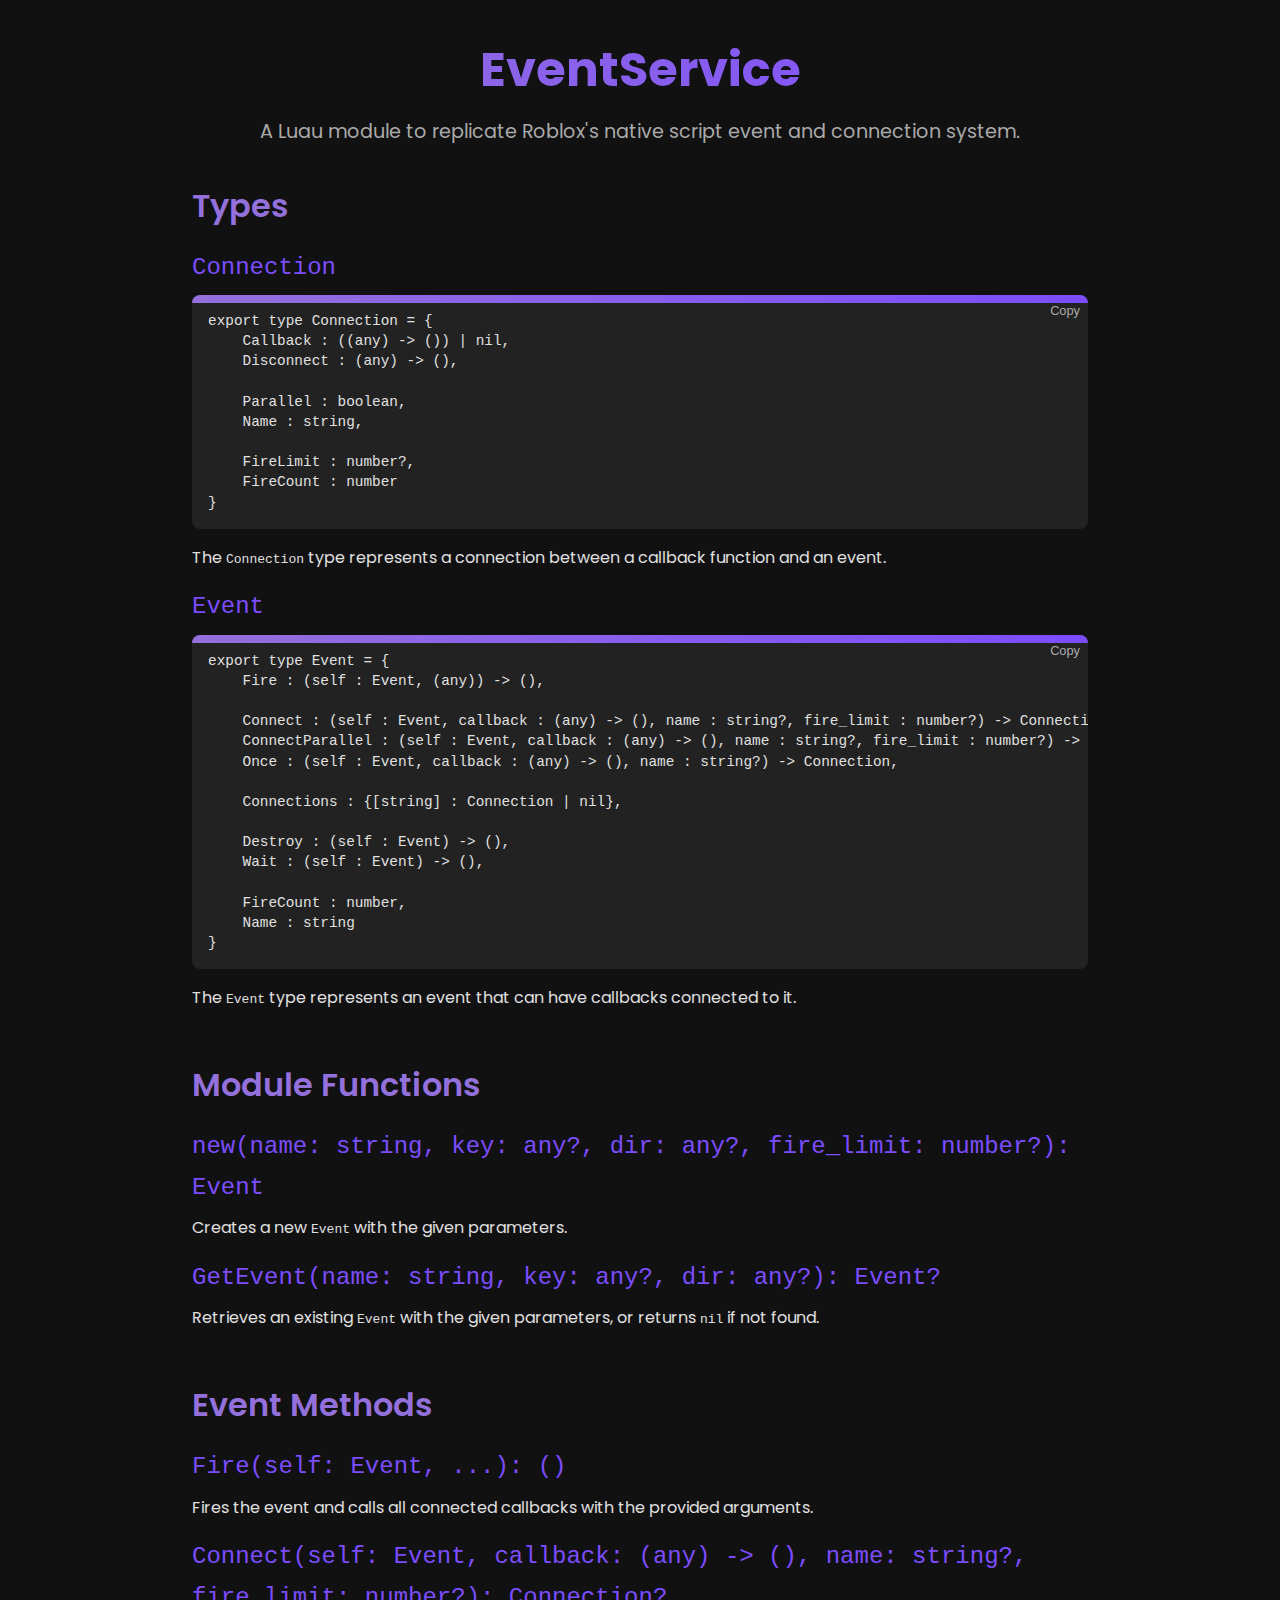
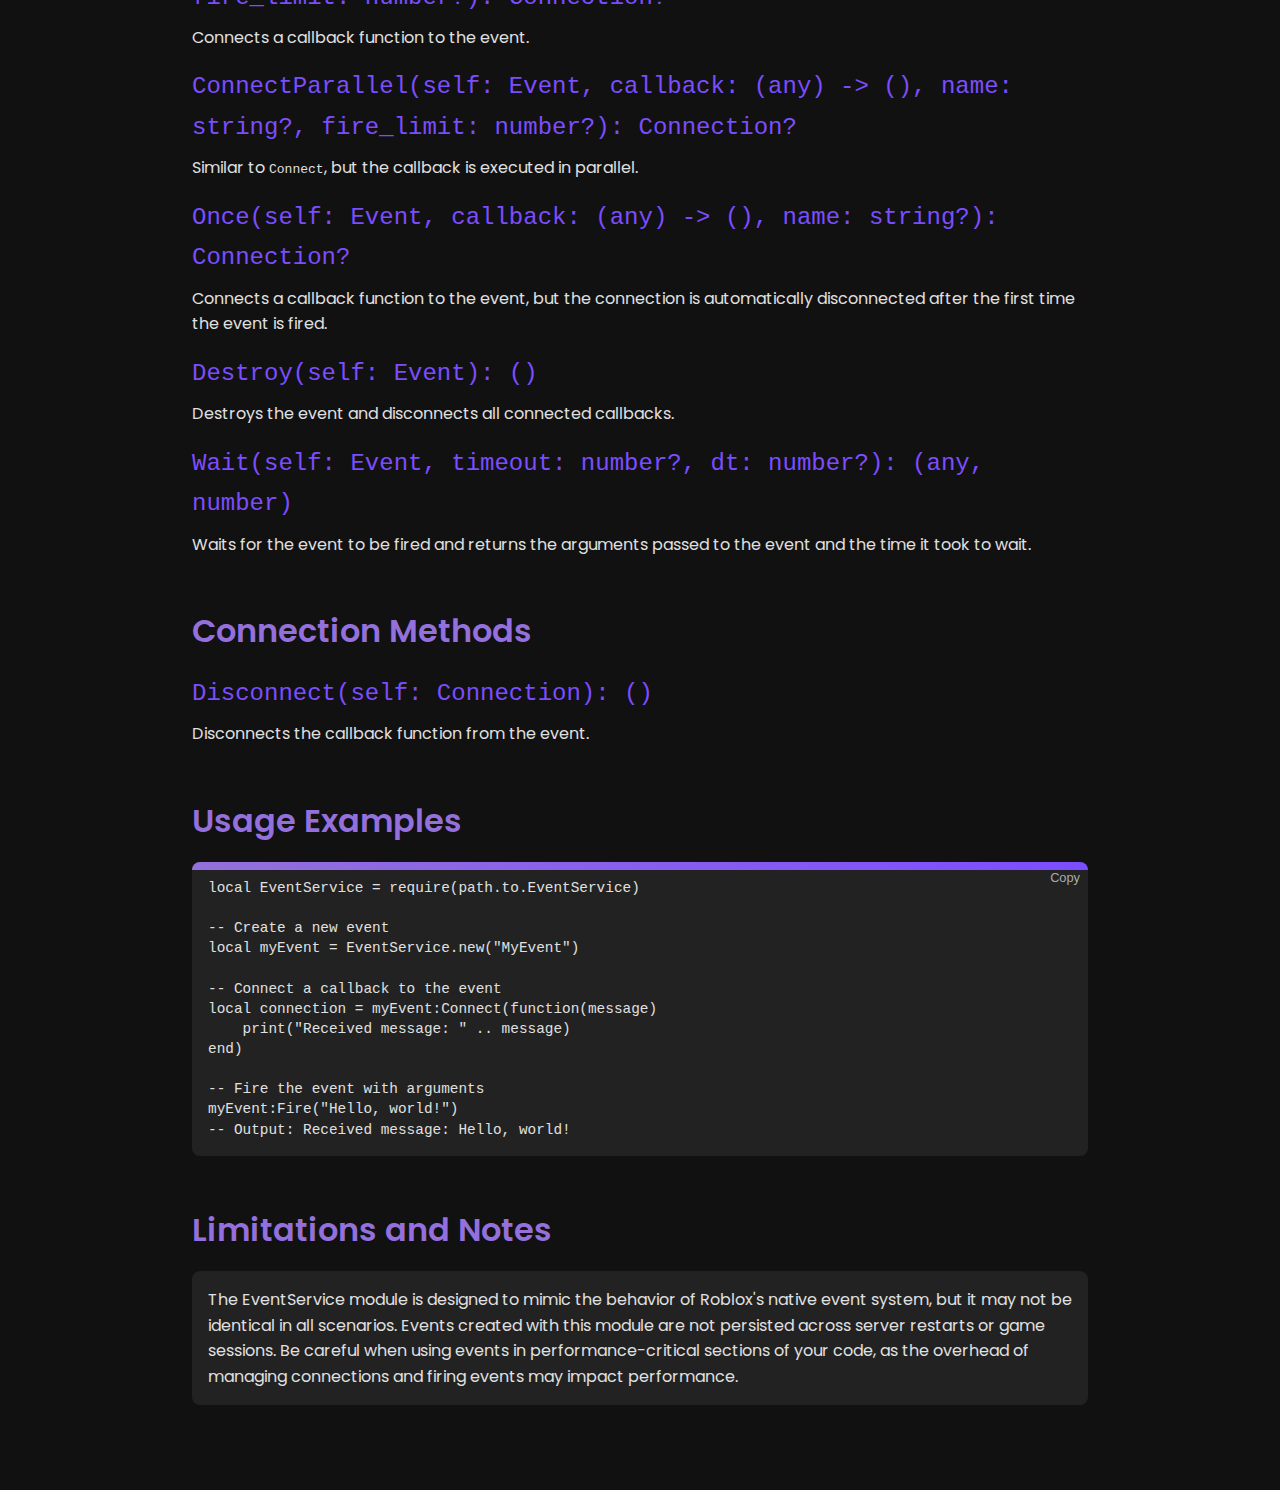
==== doc/index.html @ 17d29acd "Rename documentation.html to index.html" ====
<!DOCTYPE html>
<html lang="en">
<head>
    <meta charset="UTF-8">
    <meta name="viewport" content="width=device-width, initial-scale=1.0">
    <title>EventService Documentation</title>
    <style>
        @import url('https://fonts.googleapis.com/css2?family=Poppins:wght@400;500;600;700&display=swap');

        * {
            box-sizing: border-box;
            margin: 0;
            padding: 0;
        }

        body {
            font-family: 'Poppins', sans-serif;
            background-color: #111111;
            color: #e0e0e0;
            line-height: 1.6;
        }

        .container {
            max-width: 960px;
            margin: 0 auto;
            padding: 2rem;
        }

        .header {
            text-align: center;
            margin-bottom: 2rem;
        }

        .header h1 {
            font-size: 3rem;
            font-weight: 700;
            background: linear-gradient(90deg, #9370db, #7c4dff);
            -webkit-background-clip: text;
            -webkit-text-fill-color: transparent;
            margin-bottom: 0.5rem;
        }

        .header p {
            font-size: 1.2rem;
            color: #aaaaaa;
        }

        .section {
            margin-bottom: 3rem;
        }

        .section h2 {
            font-size: 2rem;
            font-weight: 600;
            color: #9370db;
            margin-bottom: 1rem;
        }

        .section h3 {
            font-size: 1.5rem;
            font-weight: 500;
            color: #7c4dff;
            margin-bottom: 0.5rem;
        }

        .code {
            background-color: #222222;
            padding: 1rem;
            border-radius: 0.5rem;
            margin-bottom: 1rem;
            position: relative;
            overflow: hidden;
        }

        .code pre {
            font-family: 'Courier New', Courier, monospace;
            font-size: 0.9rem;
            line-height: 1.4;
        }

        .code::before {
            content: "";
            position: absolute;
            top: 0;
            left: 0;
            width: 100%;
            height: 0.5rem;
            background: linear-gradient(90deg, #9370db, #7c4dff);
        }

        .copy-btn {
            position: absolute;
            top: 0.5rem;
            right: 0.5rem;
            background-color: transparent;
            border: none;
            color: #aaaaaa;
            font-size: 0.8rem;
            cursor: pointer;
            transition: color 0.3s;
        }

        .copy-btn:hover {
            color: #e0e0e0;
        }

        p {
            margin-bottom: 1rem;
        }

        ul {
            margin-left: 2rem;
            margin-bottom: 1rem;
        }

        li {
            margin-bottom: 0.5rem;
        }

        a {
            color: #7c4dff;
            text-decoration: none;
            transition: color 0.3s;
        }

        a:hover {
            color: #9370db;
        }

        .note {
            background-color: #222222;
            padding: 1rem;
            border-radius: 0.5rem;
            margin-top: 1rem;
        }

        .note p {
            margin-bottom: 0;
        }
    </style>
</head>
<body>
    <div class="container">
        <div class="header">
            <h1>EventService</h1>
            <p>A Luau module to replicate Roblox's native script event and connection system.</p>
        </div>

        <div class="section">
            <h2>Types</h2>
            <h3><code>Connection</code></h3>
            <div class="code">
                <pre><code>export type Connection = {
    Callback : ((any) -> ()) | nil,
    Disconnect : (any) -> (),

    Parallel : boolean,
    Name : string,

    FireLimit : number?,
    FireCount : number
}</code></pre>
                <button class="copy-btn">Copy</button>
            </div>
            <p>The <code>Connection</code> type represents a connection between a callback function and an event.</p>

            <h3><code>Event</code></h3>
            <div class="code">
                <pre><code>export type Event = {
    Fire : (self : Event, (any)) -> (),

    Connect : (self : Event, callback : (any) -> (), name : string?, fire_limit : number?) -> Connection,
    ConnectParallel : (self : Event, callback : (any) -> (), name : string?, fire_limit : number?) -> Connection,
    Once : (self : Event, callback : (any) -> (), name : string?) -> Connection,
    
    Connections : {[string] : Connection | nil},

    Destroy : (self : Event) -> (),
    Wait : (self : Event) -> (),

    FireCount : number,
    Name : string
}</code></pre>
                <button class="copy-btn">Copy</button>
            </div>
            <p>The <code>Event</code> type represents an event that can have callbacks connected to it.</p>
        </div>

        <div class="section">
            <h2>Module Functions</h2>
            <h3><code>new(name: string, key: any?, dir: any?, fire_limit: number?): Event</code></h3>
            <p>Creates a new <code>Event</code> with the given parameters.</p>

            <h3><code>GetEvent(name: string, key: any?, dir: any?): Event?</code></h3>
            <p>Retrieves an existing <code>Event</code> with the given parameters, or returns <code>nil</code> if not found.</p>
        </div>

        <div class="section">
            <h2>Event Methods</h2>
            <h3><code>Fire(self: Event, ...): ()</code></h3>
            <p>Fires the event and calls all connected callbacks with the provided arguments.</p>

            <h3><code>Connect(self: Event, callback: (any) -> (), name: string?, fire_limit: number?): Connection?</code></h3>
            <p>Connects a callback function to the event.</p>

            <h3><code>ConnectParallel(self: Event, callback: (any) -> (), name: string?, fire_limit: number?): Connection?</code></h3>
            <p>Similar to <code>Connect</code>, but the callback is executed in parallel.</p>

            <h3><code>Once(self: Event, callback: (any) -> (), name: string?): Connection?</code></h3>
            <p>Connects a callback function to the event, but the connection is automatically disconnected after the first time the event is fired.</p>

            <h3><code>Destroy(self: Event): ()</code></h3>
            <p>Destroys the event and disconnects all connected callbacks.</p>

            <h3><code>Wait(self: Event, timeout: number?, dt: number?): (any, number)</code></h3>
            <p>Waits for the event to be fired and returns the arguments passed to the event and the time it took to wait.</p>
        </div>

        <div class="section">
            <h2>Connection Methods</h2>
            <h3><code>Disconnect(self: Connection): ()</code></h3>
            <p>Disconnects the callback function from the event.</p>
        </div>

        <div class="section">
            <h2>Usage Examples</h2>
            <div class="code">
                <pre><code>local EventService = require(path.to.EventService)

-- Create a new event
local myEvent = EventService.new("MyEvent")

-- Connect a callback to the event
local connection = myEvent:Connect(function(message)
    print("Received message: " .. message)
end)

-- Fire the event with arguments
myEvent:Fire("Hello, world!")
-- Output: Received message: Hello, world!
</code></pre>
                <button class="copy-btn">Copy</button>
            </div>
        </div>

        <div class="section">
            <h2>Limitations and Notes</h2>
            <div class="note">
                <p>The EventService module is designed to mimic the behavior of Roblox's native event system, but it may not be identical in all scenarios. Events created with this module are not persisted across server restarts or game sessions. Be careful when using events in performance-critical sections of your code, as the overhead of managing connections and firing events may impact performance.</p>
            </div>
        </div>
    </div>

    <script>
        const copyBtns = document.querySelectorAll('.copy-btn');

        copyBtns.forEach(btn => {
            btn.addEventListener('click', () => {
                const code = btn.previousElementSibling.textContent.trim();
                navigator.clipboard.writeText(code)
                    .then(() => {
                        btn.textContent = 'Copied!';
                        setTimeout(() => {
                            btn.textContent = 'Copy';
                        }, 2000);
                    })
                    .catch(err => {
                        console.error('Failed to copy code:', err);
                    });
            });
        });
    </script>
</body>
</html>
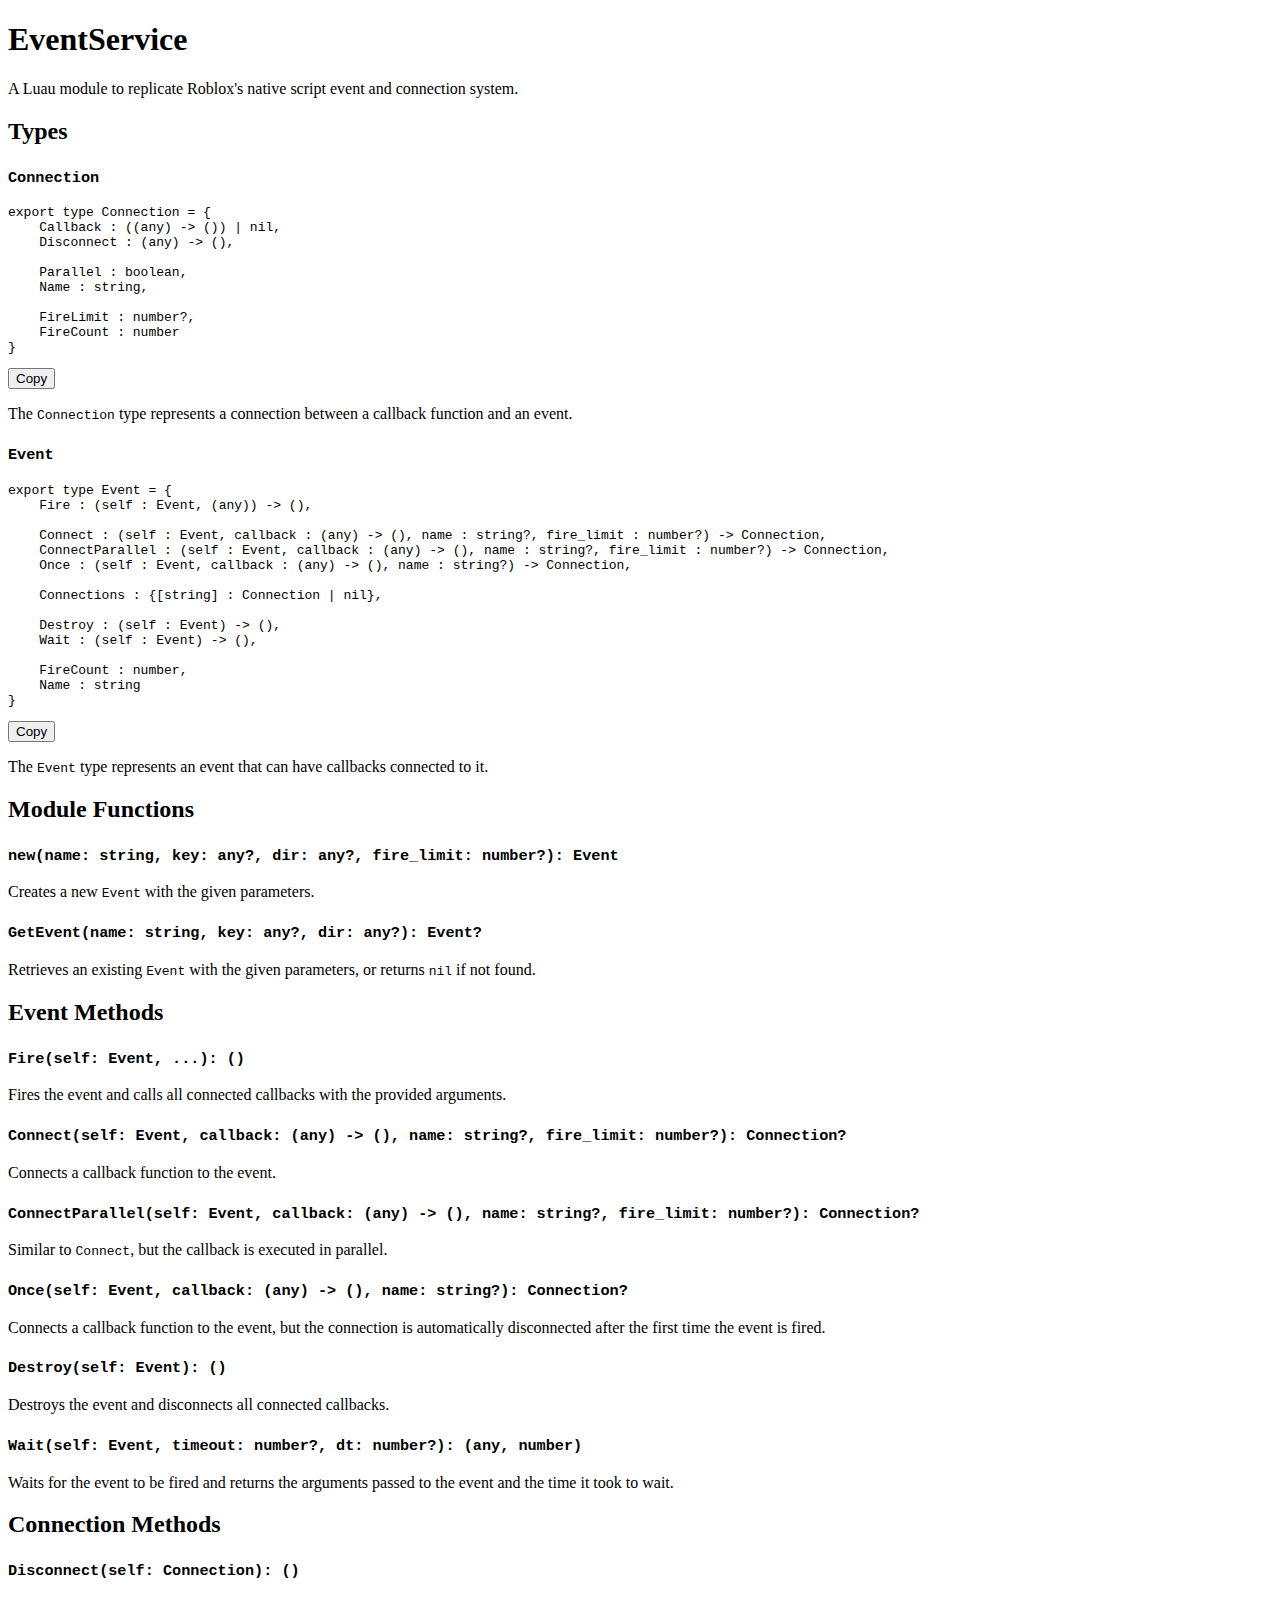
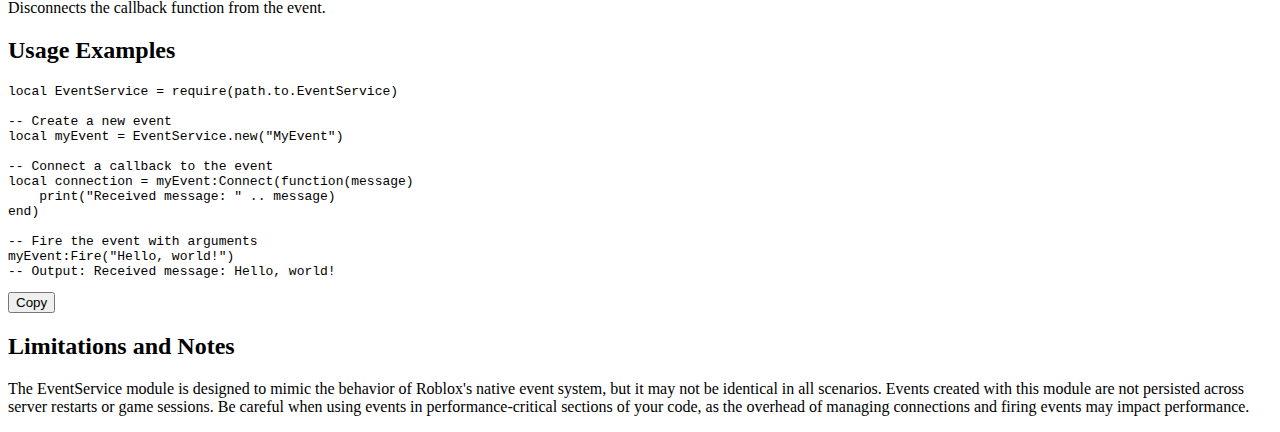
==== commit d16a6ab8: "Update index.html" ====
--- a/doc/index.html
+++ b/doc/index.html
@@ -4,140 +4,7 @@
     <meta charset="UTF-8">
     <meta name="viewport" content="width=device-width, initial-scale=1.0">
     <title>EventService Documentation</title>
-    <style>
-        @import url('https://fonts.googleapis.com/css2?family=Poppins:wght@400;500;600;700&display=swap');
-
-        * {
-            box-sizing: border-box;
-            margin: 0;
-            padding: 0;
-        }
-
-        body {
-            font-family: 'Poppins', sans-serif;
-            background-color: #111111;
-            color: #e0e0e0;
-            line-height: 1.6;
-        }
-
-        .container {
-            max-width: 960px;
-            margin: 0 auto;
-            padding: 2rem;
-        }
-
-        .header {
-            text-align: center;
-            margin-bottom: 2rem;
-        }
-
-        .header h1 {
-            font-size: 3rem;
-            font-weight: 700;
-            background: linear-gradient(90deg, #9370db, #7c4dff);
-            -webkit-background-clip: text;
-            -webkit-text-fill-color: transparent;
-            margin-bottom: 0.5rem;
-        }
-
-        .header p {
-            font-size: 1.2rem;
-            color: #aaaaaa;
-        }
-
-        .section {
-            margin-bottom: 3rem;
-        }
-
-        .section h2 {
-            font-size: 2rem;
-            font-weight: 600;
-            color: #9370db;
-            margin-bottom: 1rem;
-        }
-
-        .section h3 {
-            font-size: 1.5rem;
-            font-weight: 500;
-            color: #7c4dff;
-            margin-bottom: 0.5rem;
-        }
-
-        .code {
-            background-color: #222222;
-            padding: 1rem;
-            border-radius: 0.5rem;
-            margin-bottom: 1rem;
-            position: relative;
-            overflow: hidden;
-        }
-
-        .code pre {
-            font-family: 'Courier New', Courier, monospace;
-            font-size: 0.9rem;
-            line-height: 1.4;
-        }
-
-        .code::before {
-            content: "";
-            position: absolute;
-            top: 0;
-            left: 0;
-            width: 100%;
-            height: 0.5rem;
-            background: linear-gradient(90deg, #9370db, #7c4dff);
-        }
-
-        .copy-btn {
-            position: absolute;
-            top: 0.5rem;
-            right: 0.5rem;
-            background-color: transparent;
-            border: none;
-            color: #aaaaaa;
-            font-size: 0.8rem;
-            cursor: pointer;
-            transition: color 0.3s;
-        }
-
-        .copy-btn:hover {
-            color: #e0e0e0;
-        }
-
-        p {
-            margin-bottom: 1rem;
-        }
-
-        ul {
-            margin-left: 2rem;
-            margin-bottom: 1rem;
-        }
-
-        li {
-            margin-bottom: 0.5rem;
-        }
-
-        a {
-            color: #7c4dff;
-            text-decoration: none;
-            transition: color 0.3s;
-        }
-
-        a:hover {
-            color: #9370db;
-        }
-
-        .note {
-            background-color: #222222;
-            padding: 1rem;
-            border-radius: 0.5rem;
-            margin-top: 1rem;
-        }
-
-        .note p {
-            margin-bottom: 0;
-        }
-    </style>
+    <link><link rel="stylesheet" href="assets/css/styles.css"></link>
 </head>
 <body>
     <div class="container">
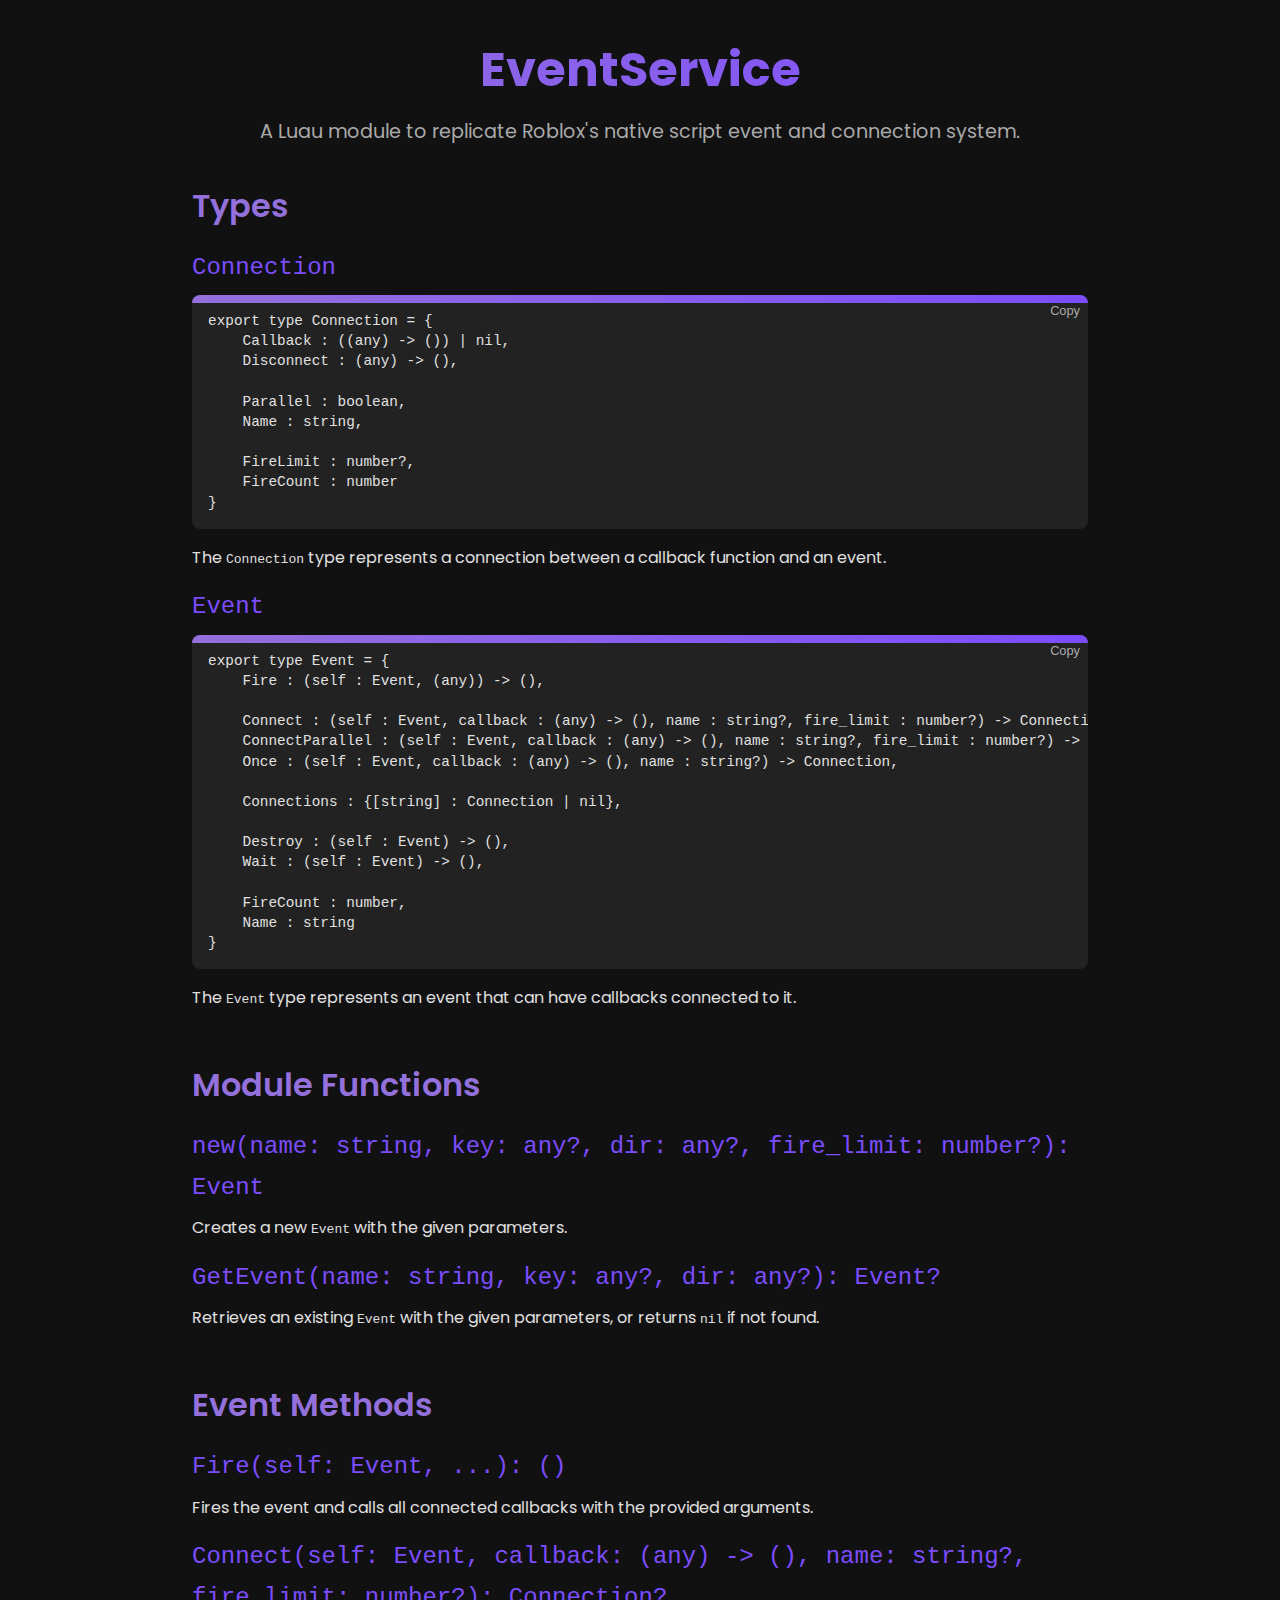
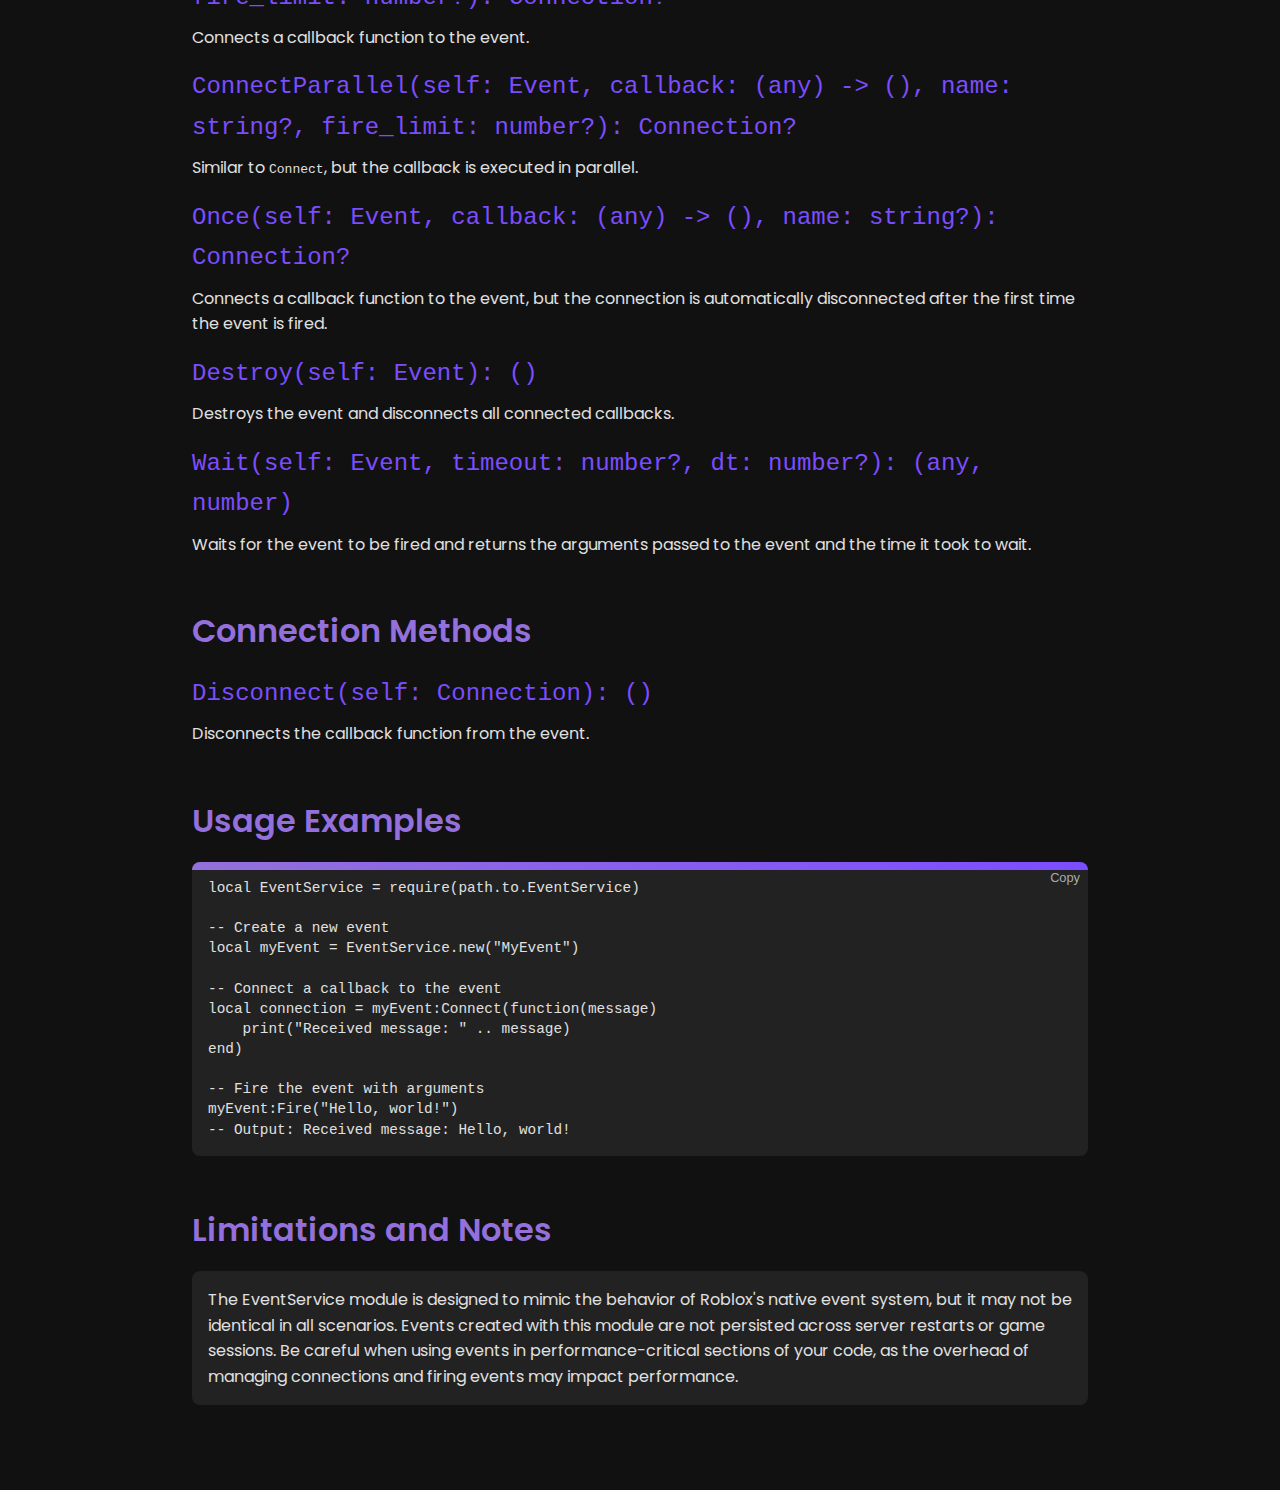
==== commit 89b0213b: "Update stylesheet link in index.html" ====
--- a/doc/index.html
+++ b/doc/index.html
@@ -4,7 +4,7 @@
     <meta charset="UTF-8">
     <meta name="viewport" content="width=device-width, initial-scale=1.0">
     <title>EventService Documentation</title>
-    <link><link rel="stylesheet" href="assets/css/styles.css"></link>
+    <link><link rel="stylesheet" href="style.css"></link>
 </head>
 <body>
     <div class="container">
--- a/doc/style.css
+++ b/doc/style.css
@@ -0,0 +1,111 @@
+@import url('https://fonts.googleapis.com/css2?family=Poppins:wght@400;500;600;700&display=swap');
+* {
+  box-sizing: border-box;
+  margin: 0;
+  padding: 0;
+}
+body {
+  font-family: 'Poppins', sans-serif;
+  background-color: #111111;
+  color: #e0e0e0;
+  line-height: 1.6;
+}
+.container {
+  max-width: 960px;
+  margin: 0 auto;
+  padding: 2rem;
+}
+.header {
+  text-align: center;
+  margin-bottom: 2rem;
+}
+.header h1 {
+  font-size: 3rem;
+  font-weight: 700;
+  background: linear-gradient(90deg, #9370db, #7c4dff);
+  -webkit-background-clip: text;
+  -webkit-text-fill-color: transparent;
+  margin-bottom: 0.5rem;
+}
+.header p {
+  font-size: 1.2rem;
+  color: #aaaaaa;
+}
+.section {
+  margin-bottom: 3rem;
+}
+.section h2 {
+  font-size: 2rem;
+  font-weight: 600;
+  color: #9370db;
+  margin-bottom: 1rem;
+}
+.section h3 {
+  font-size: 1.5rem;
+  font-weight: 500;
+  color: #7c4dff;
+  margin-bottom: 0.5rem;
+}
+.code {
+  background-color: #222222;
+  padding: 1rem;
+  border-radius: 0.5rem;
+  margin-bottom: 1rem;
+  position: relative;
+  overflow: hidden;
+}
+.code pre {
+  font-family: 'Courier New', Courier, monospace;
+  font-size: 0.9rem;
+  line-height: 1.4;
+}
+.code::before {
+  content: "";
+  position: absolute;
+  top: 0;
+  left: 0;
+  width: 100%;
+  height: 0.5rem;
+  background: linear-gradient(90deg, #9370db, #7c4dff);
+}
+.copy-btn {
+  position: absolute;
+  top: 0.5rem;
+  right: 0.5rem;
+  background-color: transparent;
+  border: none;
+  color: #aaaaaa;
+  font-size: 0.8rem;
+  cursor: pointer;
+  transition: color 0.3s;
+}
+.copy-btn:hover {
+  color: #e0e0e0;
+}
+p {
+  margin-bottom: 1rem;
+}
+ul {
+  margin-left: 2rem;
+  margin-bottom: 1rem;
+}
+li {
+  margin-bottom: 0.5rem;
+}
+a {
+  color: #7c4dff;
+  text-decoration: none;
+  transition: color 0.3s;
+}
+a:hover {
+  color: #9370db;
+}
+.note {
+  background-color: #222222;
+  padding: 1rem;
+  border-radius: 0.5rem;
+  margin-top: 1rem;
+}
+.note p {
+  margin-bottom: 0;
+}
